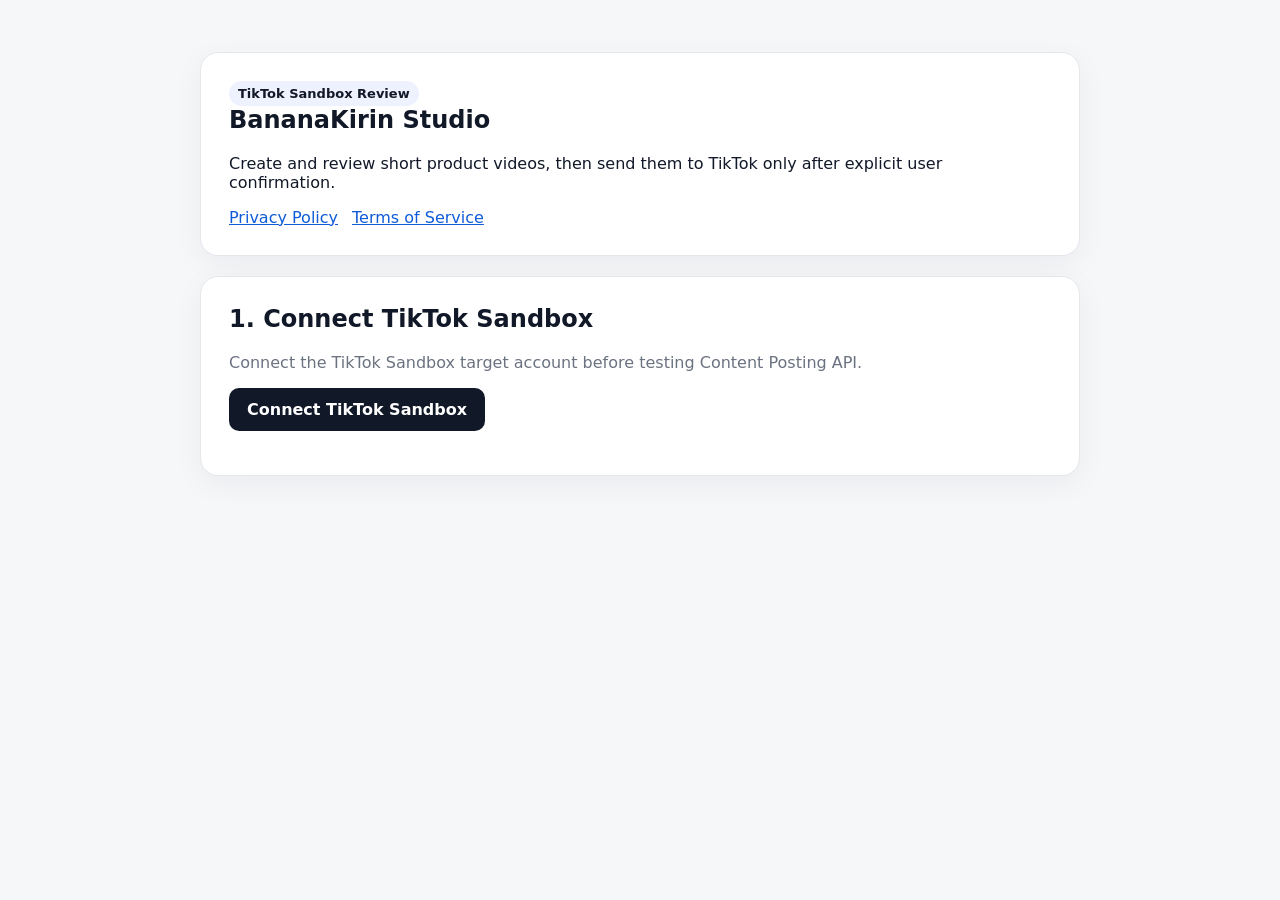
==== tiktok-review/index.html @ 8ed8da8e "Add BananaKirin TikTok review frontend" ====
<!doctype html>
<html lang="en">
<head>
  <meta charset="utf-8">
  <meta name="viewport" content="width=device-width,initial-scale=1">
  <title>BananaKirin Studio | TikTok Review</title>
  <meta name="description" content="BananaKirin Studio TikTok Sandbox review workflow">
  <style>
    :root{font-family:Inter,system-ui,-apple-system,Segoe UI,sans-serif;color:#111827;background:#f6f7f9}
    *{box-sizing:border-box} body{margin:0}.wrap{max-width:920px;margin:0 auto;padding:32px 20px 64px}
    .card{background:#fff;border:1px solid #e5e7eb;border-radius:18px;padding:28px;margin:20px 0;box-shadow:0 8px 30px rgba(17,24,39,.05)}
    h1,h2{margin-top:0}.muted{color:#6b7280}.ok{background:#ecfdf5;border-color:#a7f3d0}.warn{background:#fff7ed;border-color:#fed7aa}
    .btn,button{display:inline-block;border:0;border-radius:10px;padding:12px 18px;background:#111827;color:#fff;text-decoration:none;font-weight:700;cursor:pointer}
    .btn.secondary{background:#374151}.btn:focus,button:focus,input:focus,select:focus{outline:3px solid #bfdbfe;outline-offset:2px}
    label{display:block;margin:16px 0 7px;font-weight:700}input[type=text],input[type=file],select{width:100%;padding:12px;border:1px solid #d1d5db;border-radius:10px;background:#fff}
    .check{display:flex;gap:10px;align-items:flex-start;margin:18px 0}.check input{margin-top:5px}.actions{display:flex;gap:12px;flex-wrap:wrap}.hidden{display:none}
    nav a{margin-right:14px;color:#0f5bd8}.tag{display:inline-block;padding:5px 9px;border-radius:999px;background:#eef2ff;font-size:13px;font-weight:700}
    code{background:#f3f4f6;padding:2px 5px;border-radius:5px}
  </style>
</head>
<body>
<main class="wrap">
  <section class="card">
    <span class="tag">TikTok Sandbox Review</span>
    <h1>BananaKirin Studio</h1>
    <p>Create and review short product videos, then send them to TikTok only after explicit user confirmation.</p>
    <nav><a href="privacy.html">Privacy Policy</a><a href="terms.html">Terms of Service</a></nav>
  </section>

  <section id="status" class="card">
    <h2>1. Connect TikTok Sandbox</h2>
    <p id="statusText" class="muted">Connect the TikTok Sandbox target account before testing Content Posting API.</p>
    <p><a class="btn" href="https://ezgxtwkgnxuohafiupme.supabase.co/functions/v1/bananakirin-studio/connect">Connect TikTok Sandbox</a></p>
  </section>

  <section id="postCard" class="card hidden">
    <h2>2. Content Posting API test</h2>
    <p>Use a review-only video. Direct Post is intentionally limited to <strong>SELF_ONLY</strong>.</p>
    <form method="post" enctype="multipart/form-data" action="https://ezgxtwkgnxuohafiupme.supabase.co/functions/v1/bananakirin-studio/post-test">
      <input type="hidden" name="return_to" value="https://yutaro1016-ops.github.io/-/tiktok-review/">
      <input id="actionToken" type="hidden" name="action_token" value="">
      <label for="video">Video file (MP4/MOV)</label>
      <input id="video" type="file" name="video" accept="video/mp4,video/quicktime" required>
      <label for="title">Caption</label>
      <input id="title" type="text" name="title" value="BananaKirin Studio Sandbox Review Test" maxlength="150" required>
      <label for="mode">Action</label>
      <select id="mode" name="mode">
        <option value="draft">Draft upload (video.upload)</option>
        <option value="direct">Direct Post (video.publish, SELF_ONLY)</option>
      </select>
      <label class="check"><input type="checkbox" name="confirm" value="yes" required><span>I reviewed the selected video, caption, destination, and privacy setting and explicitly confirm this Sandbox test send.</span></label>
      <button type="submit">Send test to TikTok Sandbox</button>
    </form>
    <p class="muted">No automatic public posting is performed by this review page.</p>
  </section>

  <section id="resultCard" class="card hidden"><h2>Result</h2><p id="resultText"></p></section>
</main>
<script>
(() => {
  const q = new URLSearchParams(location.search);
  const connected = q.get('connected') === '1';
  const account = q.get('account') || '';
  const privacy = q.get('privacy') || '';
  const token = q.get('action_token') || '';
  const status = document.getElementById('status');
  const statusText = document.getElementById('statusText');
  const postCard = document.getElementById('postCard');
  const actionToken = document.getElementById('actionToken');
  if (connected && token) {
    status.classList.add('ok');
    statusText.innerHTML = '<strong>Connected account:</strong> ' + esc(account) + '<br><strong>Available privacy:</strong> ' + esc(privacy) + '<br><strong>user.info.basic:</strong> OK<br><strong>creator_info/query:</strong> OK';
    postCard.classList.remove('hidden');
    actionToken.value = token;
  }
  const sent = q.get('sent');
  const error = q.get('error');
  if (sent === '1' || error) {
    const card = document.getElementById('resultCard');
    const text = document.getElementById('resultText');
    card.classList.remove('hidden');
    if (sent === '1') {
      card.classList.add('ok');
      text.textContent = 'TikTok accepted the Sandbox test send. Mode: ' + (q.get('mode') || '') + '. Publish ID: ' + (q.get('publish_id') || 'not returned') + '.';
    } else {
      card.classList.add('warn');
      text.textContent = 'Test send failed: ' + error + (q.get('message') ? ' — ' + q.get('message') : '');
    }
  }
  function esc(s){const d=document.createElement('div');d.textContent=s;return d.innerHTML;}
})();
</script>
</body>
</html>
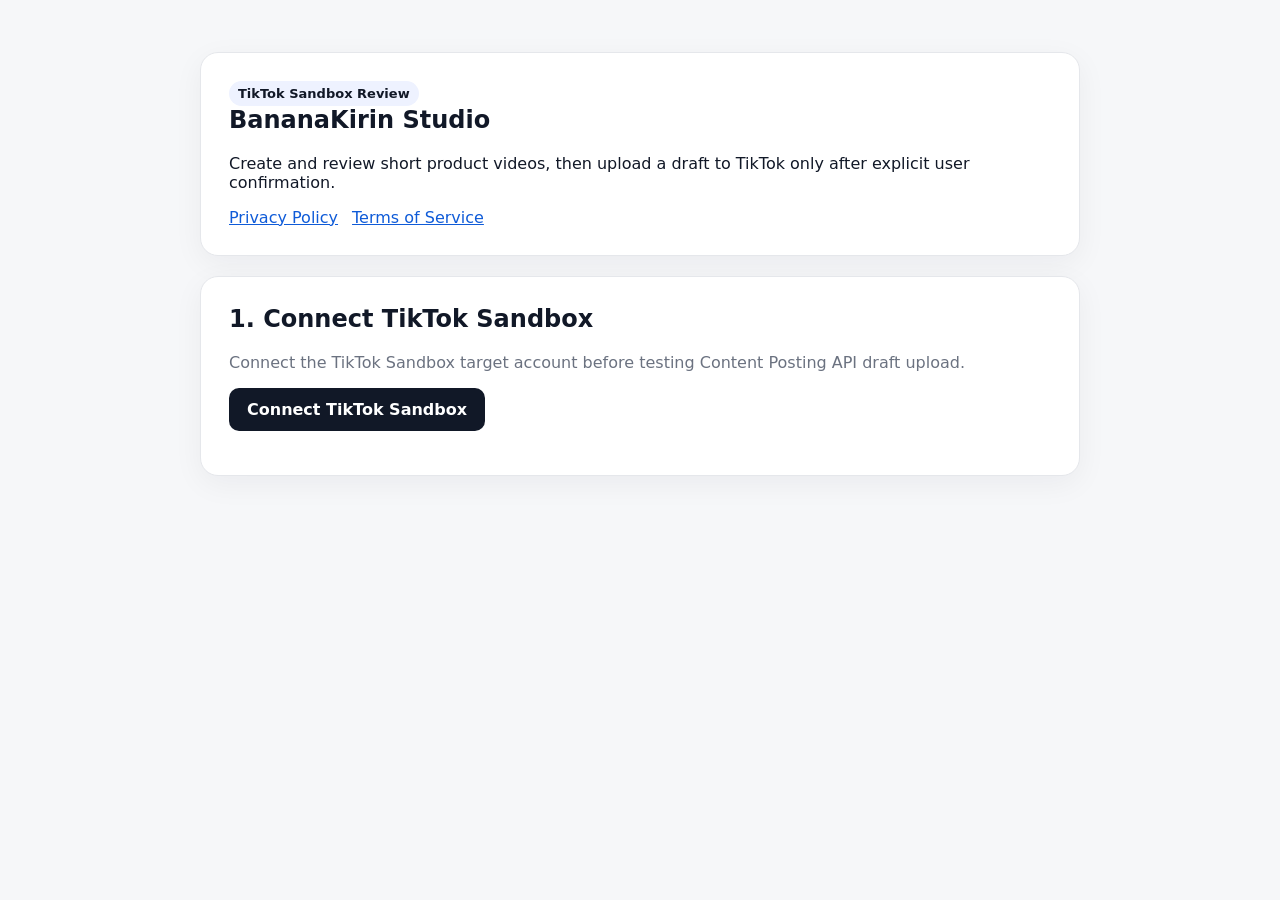
==== commit 4f8260c4: "Align TikTok review UI to draft upload scope only" ====
--- a/tiktok-review/index.html
+++ b/tiktok-review/index.html
@@ -11,9 +11,9 @@
     .card{background:#fff;border:1px solid #e5e7eb;border-radius:18px;padding:28px;margin:20px 0;box-shadow:0 8px 30px rgba(17,24,39,.05)}
     h1,h2{margin-top:0}.muted{color:#6b7280}.ok{background:#ecfdf5;border-color:#a7f3d0}.warn{background:#fff7ed;border-color:#fed7aa}
     .btn,button{display:inline-block;border:0;border-radius:10px;padding:12px 18px;background:#111827;color:#fff;text-decoration:none;font-weight:700;cursor:pointer}
-    .btn.secondary{background:#374151}.btn:focus,button:focus,input:focus,select:focus{outline:3px solid #bfdbfe;outline-offset:2px}
-    label{display:block;margin:16px 0 7px;font-weight:700}input[type=text],input[type=file],select{width:100%;padding:12px;border:1px solid #d1d5db;border-radius:10px;background:#fff}
-    .check{display:flex;gap:10px;align-items:flex-start;margin:18px 0}.check input{margin-top:5px}.actions{display:flex;gap:12px;flex-wrap:wrap}.hidden{display:none}
+    .btn:focus,button:focus,input:focus{outline:3px solid #bfdbfe;outline-offset:2px}
+    label{display:block;margin:16px 0 7px;font-weight:700}input[type=text],input[type=file]{width:100%;padding:12px;border:1px solid #d1d5db;border-radius:10px;background:#fff}
+    .check{display:flex;gap:10px;align-items:flex-start;margin:18px 0}.check input{margin-top:5px}.hidden{display:none}
     nav a{margin-right:14px;color:#0f5bd8}.tag{display:inline-block;padding:5px 9px;border-radius:999px;background:#eef2ff;font-size:13px;font-weight:700}
     code{background:#f3f4f6;padding:2px 5px;border-radius:5px}
   </style>
@@ -23,35 +23,31 @@
   <section class="card">
     <span class="tag">TikTok Sandbox Review</span>
     <h1>BananaKirin Studio</h1>
-    <p>Create and review short product videos, then send them to TikTok only after explicit user confirmation.</p>
+    <p>Create and review short product videos, then upload a draft to TikTok only after explicit user confirmation.</p>
     <nav><a href="privacy.html">Privacy Policy</a><a href="terms.html">Terms of Service</a></nav>
   </section>
 
   <section id="status" class="card">
     <h2>1. Connect TikTok Sandbox</h2>
-    <p id="statusText" class="muted">Connect the TikTok Sandbox target account before testing Content Posting API.</p>
+    <p id="statusText" class="muted">Connect the TikTok Sandbox target account before testing Content Posting API draft upload.</p>
     <p><a class="btn" href="https://ezgxtwkgnxuohafiupme.supabase.co/functions/v1/bananakirin-studio/connect">Connect TikTok Sandbox</a></p>
   </section>
 
   <section id="postCard" class="card hidden">
-    <h2>2. Content Posting API test</h2>
-    <p>Use a review-only video. Direct Post is intentionally limited to <strong>SELF_ONLY</strong>.</p>
+    <h2>2. Content Posting API draft upload test</h2>
+    <p>This review flow demonstrates <code>video.upload</code>. The user selects the video, reviews the caption and explicitly confirms before the draft is sent to TikTok.</p>
     <form method="post" enctype="multipart/form-data" action="https://ezgxtwkgnxuohafiupme.supabase.co/functions/v1/bananakirin-studio/post-test">
       <input type="hidden" name="return_to" value="https://yutaro1016-ops.github.io/-/tiktok-review/">
       <input id="actionToken" type="hidden" name="action_token" value="">
+      <input type="hidden" name="mode" value="draft">
       <label for="video">Video file (MP4/MOV)</label>
       <input id="video" type="file" name="video" accept="video/mp4,video/quicktime" required>
       <label for="title">Caption</label>
       <input id="title" type="text" name="title" value="BananaKirin Studio Sandbox Review Test" maxlength="150" required>
-      <label for="mode">Action</label>
-      <select id="mode" name="mode">
-        <option value="draft">Draft upload (video.upload)</option>
-        <option value="direct">Direct Post (video.publish, SELF_ONLY)</option>
-      </select>
-      <label class="check"><input type="checkbox" name="confirm" value="yes" required><span>I reviewed the selected video, caption, destination, and privacy setting and explicitly confirm this Sandbox test send.</span></label>
-      <button type="submit">Send test to TikTok Sandbox</button>
+      <label class="check"><input type="checkbox" name="confirm" value="yes" required><span>I reviewed the selected video, caption and destination and explicitly confirm this Sandbox draft upload.</span></label>
+      <button type="submit">Upload draft to TikTok Sandbox</button>
     </form>
-    <p class="muted">No automatic public posting is performed by this review page.</p>
+    <p class="muted">This page does not perform automatic public posting. After upload, the user continues the editing/posting flow inside TikTok.</p>
   </section>
 
   <section id="resultCard" class="card hidden"><h2>Result</h2><p id="resultText"></p></section>
@@ -61,7 +57,6 @@
   const q = new URLSearchParams(location.search);
   const connected = q.get('connected') === '1';
   const account = q.get('account') || '';
-  const privacy = q.get('privacy') || '';
   const token = q.get('action_token') || '';
   const status = document.getElementById('status');
   const statusText = document.getElementById('statusText');
@@ -69,7 +64,7 @@
   const actionToken = document.getElementById('actionToken');
   if (connected && token) {
     status.classList.add('ok');
-    statusText.innerHTML = '<strong>Connected account:</strong> ' + esc(account) + '<br><strong>Available privacy:</strong> ' + esc(privacy) + '<br><strong>user.info.basic:</strong> OK<br><strong>creator_info/query:</strong> OK';
+    statusText.innerHTML = '<strong>Connected account:</strong> ' + esc(account) + '<br><strong>user.info.basic:</strong> OK<br><strong>Content Posting API draft upload:</strong> ready';
     postCard.classList.remove('hidden');
     actionToken.value = token;
   }
@@ -81,10 +76,10 @@
     card.classList.remove('hidden');
     if (sent === '1') {
       card.classList.add('ok');
-      text.textContent = 'TikTok accepted the Sandbox test send. Mode: ' + (q.get('mode') || '') + '. Publish ID: ' + (q.get('publish_id') || 'not returned') + '.';
+      text.textContent = 'TikTok accepted the Sandbox draft upload. Publish ID: ' + (q.get('publish_id') || 'not returned') + '.';
     } else {
       card.classList.add('warn');
-      text.textContent = 'Test send failed: ' + error + (q.get('message') ? ' — ' + q.get('message') : '');
+      text.textContent = 'Draft upload failed: ' + error + (q.get('message') ? ' — ' + q.get('message') : '');
     }
   }
   function esc(s){const d=document.createElement('div');d.textContent=s;return d.innerHTML;}
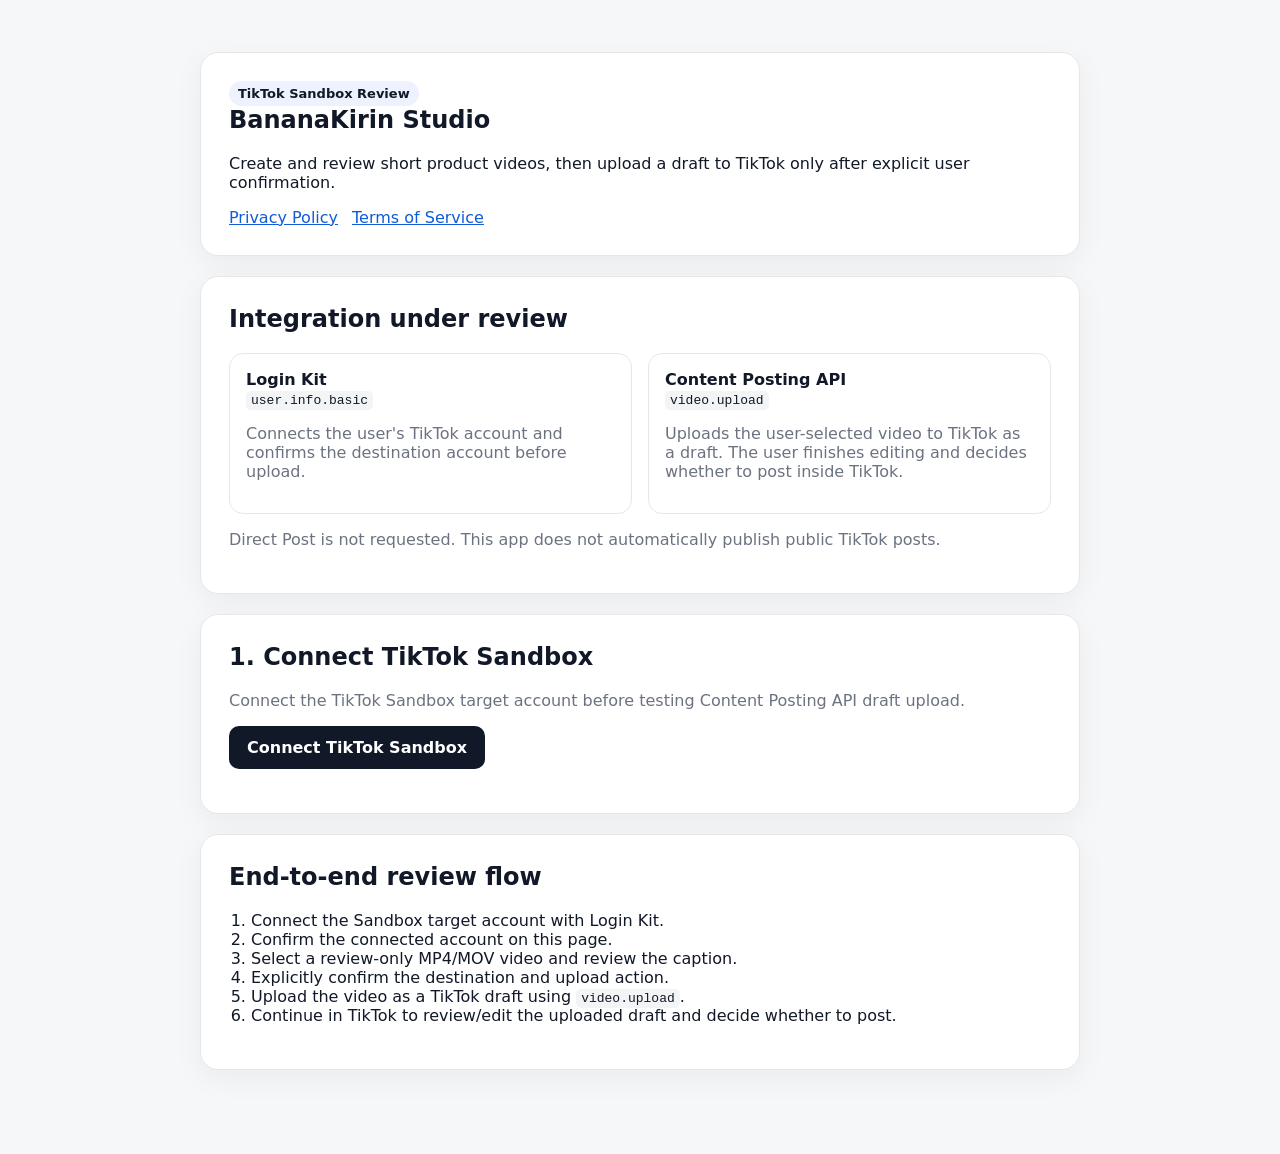
==== commit 27e889ca: "Strengthen TikTok review page for Login Kit and draft upload" ====
--- a/tiktok-review/index.html
+++ b/tiktok-review/index.html
@@ -15,7 +15,8 @@
     label{display:block;margin:16px 0 7px;font-weight:700}input[type=text],input[type=file]{width:100%;padding:12px;border:1px solid #d1d5db;border-radius:10px;background:#fff}
     .check{display:flex;gap:10px;align-items:flex-start;margin:18px 0}.check input{margin-top:5px}.hidden{display:none}
     nav a{margin-right:14px;color:#0f5bd8}.tag{display:inline-block;padding:5px 9px;border-radius:999px;background:#eef2ff;font-size:13px;font-weight:700}
-    code{background:#f3f4f6;padding:2px 5px;border-radius:5px}
+    code{background:#f3f4f6;padding:2px 5px;border-radius:5px}.grid{display:grid;grid-template-columns:1fr 1fr;gap:16px}.item{border:1px solid #e5e7eb;border-radius:14px;padding:16px}
+    ol{padding-left:22px}@media(max-width:700px){.grid{grid-template-columns:1fr}}
   </style>
 </head>
 <body>
@@ -25,6 +26,15 @@
     <h1>BananaKirin Studio</h1>
     <p>Create and review short product videos, then upload a draft to TikTok only after explicit user confirmation.</p>
     <nav><a href="privacy.html">Privacy Policy</a><a href="terms.html">Terms of Service</a></nav>
+  </section>
+
+  <section class="card">
+    <h2>Integration under review</h2>
+    <div class="grid">
+      <div class="item"><strong>Login Kit</strong><br><code>user.info.basic</code><p class="muted">Connects the user's TikTok account and confirms the destination account before upload.</p></div>
+      <div class="item"><strong>Content Posting API</strong><br><code>video.upload</code><p class="muted">Uploads the user-selected video to TikTok as a draft. The user finishes editing and decides whether to post inside TikTok.</p></div>
+    </div>
+    <p class="muted">Direct Post is not requested. This app does not automatically publish public TikTok posts.</p>
   </section>
 
   <section id="status" class="card">
@@ -48,6 +58,18 @@
       <button type="submit">Upload draft to TikTok Sandbox</button>
     </form>
     <p class="muted">This page does not perform automatic public posting. After upload, the user continues the editing/posting flow inside TikTok.</p>
+  </section>
+
+  <section class="card">
+    <h2>End-to-end review flow</h2>
+    <ol>
+      <li>Connect the Sandbox target account with Login Kit.</li>
+      <li>Confirm the connected account on this page.</li>
+      <li>Select a review-only MP4/MOV video and review the caption.</li>
+      <li>Explicitly confirm the destination and upload action.</li>
+      <li>Upload the video as a TikTok draft using <code>video.upload</code>.</li>
+      <li>Continue in TikTok to review/edit the uploaded draft and decide whether to post.</li>
+    </ol>
   </section>
 
   <section id="resultCard" class="card hidden"><h2>Result</h2><p id="resultText"></p></section>
@@ -76,7 +98,7 @@
     card.classList.remove('hidden');
     if (sent === '1') {
       card.classList.add('ok');
-      text.textContent = 'TikTok accepted the Sandbox draft upload. Publish ID: ' + (q.get('publish_id') || 'not returned') + '.';
+      text.textContent = 'TikTok accepted the Sandbox draft upload. Publish ID: ' + (q.get('publish_id') || 'not returned') + '. Continue in TikTok to review/edit the uploaded draft.';
     } else {
       card.classList.add('warn');
       text.textContent = 'Draft upload failed: ' + error + (q.get('message') ? ' — ' + q.get('message') : '');
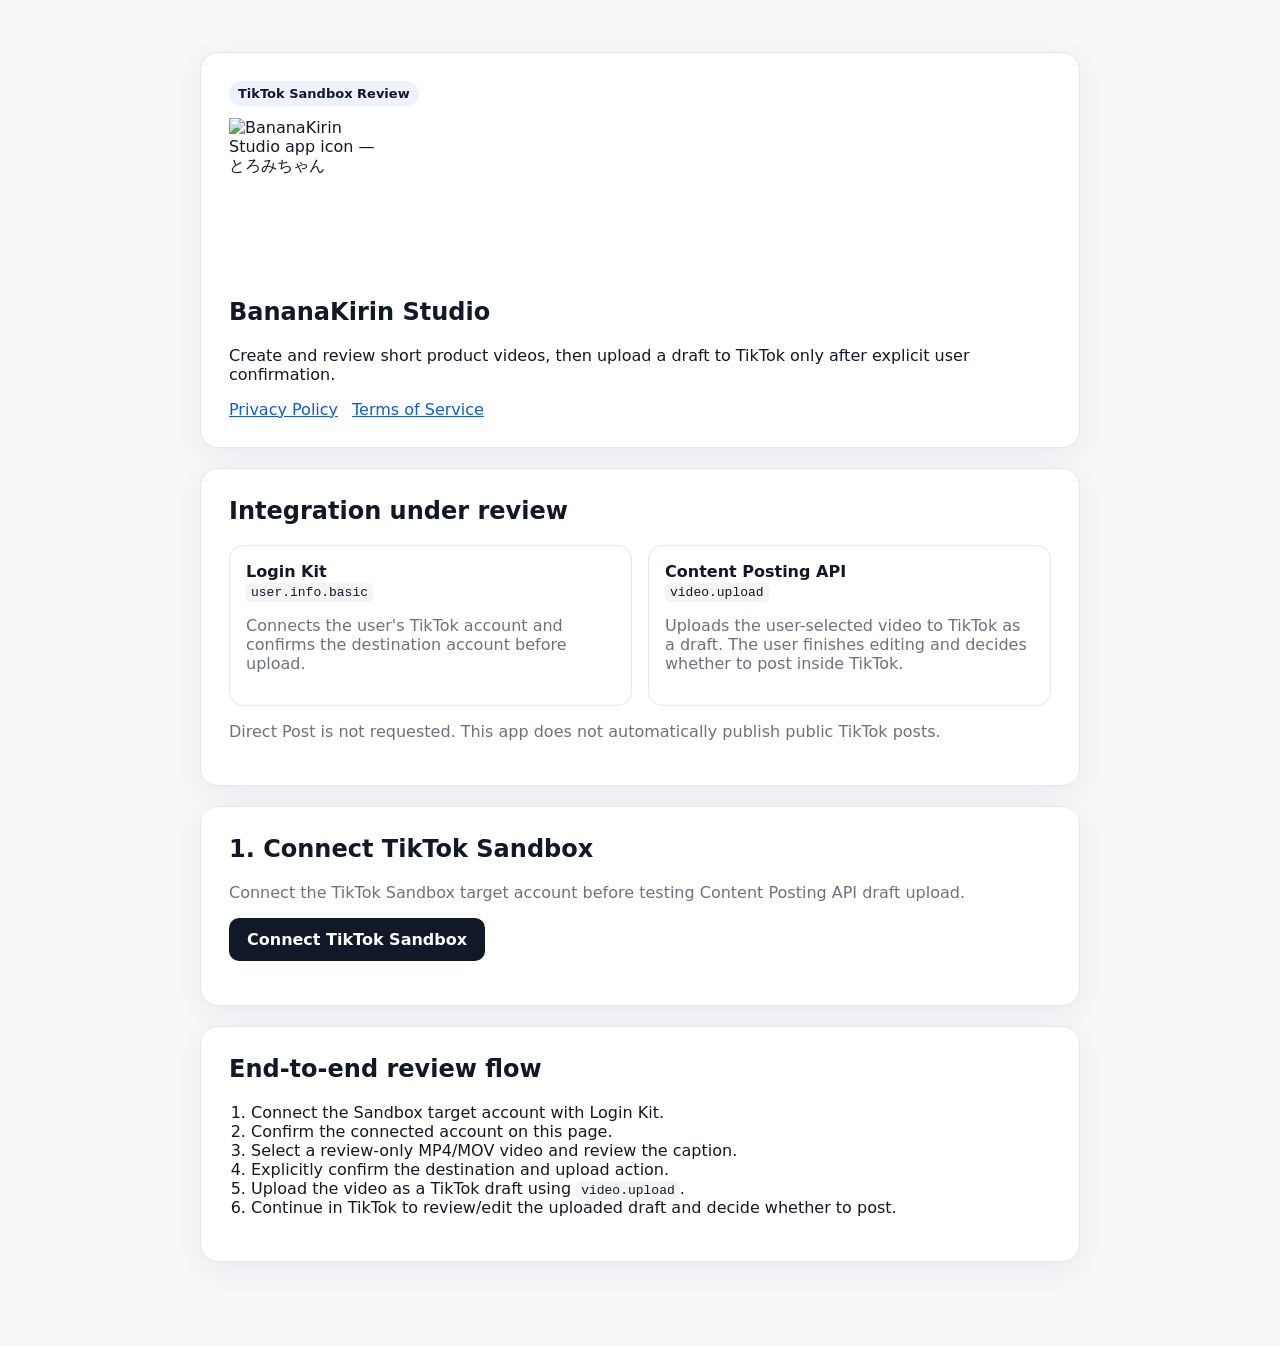
==== commit 2859f95f: "fix(tiktok-review): use consistent official app icon in website and favicon" ====
--- a/tiktok-review/index.html
+++ b/tiktok-review/index.html
@@ -3,7 +3,7 @@
 <head>
   <meta charset="utf-8">
   <meta name="viewport" content="width=device-width,initial-scale=1">
-  <title>BananaKirin Studio | TikTok Review</title>
+  <title>BananaKirin Studio | TikTok Review</title><link rel="icon" type="image/png" href="brand-icon.png"><link rel="apple-touch-icon" href="brand-icon.png">
   <meta name="description" content="BananaKirin Studio TikTok Sandbox review workflow">
   <style>
     :root{font-family:Inter,system-ui,-apple-system,Segoe UI,sans-serif;color:#111827;background:#f6f7f9}
@@ -23,6 +23,7 @@
 <main class="wrap">
   <section class="card">
     <span class="tag">TikTok Sandbox Review</span>
+    <img src="brand-icon.png" alt="BananaKirin Studio app icon — とろみちゃん" width="164" height="164" style="display:block;max-width:100%;height:auto;margin:12px 0 16px;object-fit:contain" loading="eager">
     <h1>BananaKirin Studio</h1>
     <p>Create and review short product videos, then upload a draft to TikTok only after explicit user confirmation.</p>
     <nav><a href="privacy.html">Privacy Policy</a><a href="terms.html">Terms of Service</a></nav>
